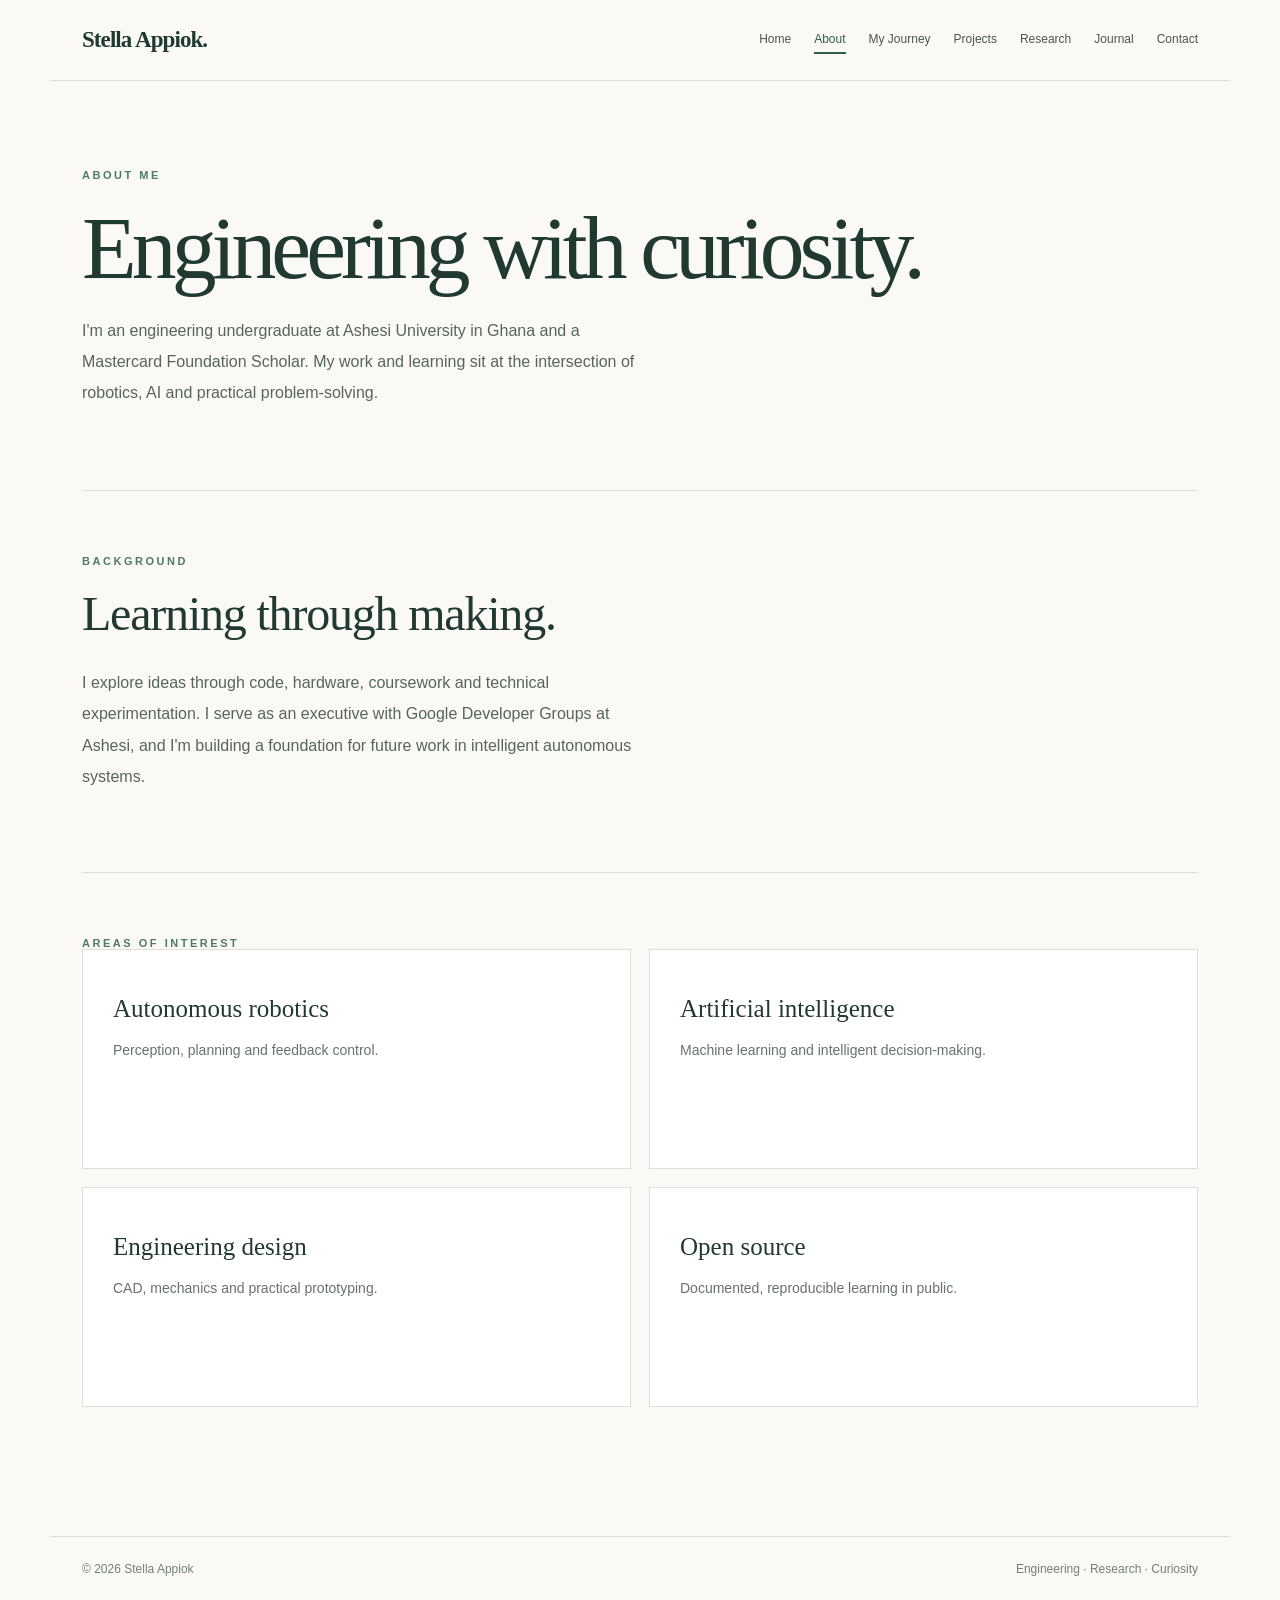
==== about.html @ 6918d86a "Add about.html for multi-page animated portfolio" ====
<!doctype html><html lang="en"><head><meta charset="utf-8"><meta name="viewport" content="width=device-width,initial-scale=1"><meta name="theme-color" content="#faf9f6"><meta name="description" content="Engineering, robotics, AI and research"><title>About | Stella Appiok</title><link rel="stylesheet" href="style.css"><script src="site.js" defer></script></head><body><div class="progress" aria-hidden="true"></div><header class="header"><a class="logo" href="index.html">Stella Appiok.</a><nav class="nav" aria-label="Main navigation"><a href="index.html">Home</a><a href="about.html">About</a><a href="journey.html">My Journey</a><a href="projects.html">Projects</a><a href="research.html">Research</a><a href="journal.html">Journal</a><a href="contact.html">Contact</a></nav></header><main class="wrap"><section class="page-head"><div class="eyebrow">About me</div><h1>Engineering with curiosity.</h1><p class="intro">I'm an engineering undergraduate at Ashesi University in Ghana and a Mastercard Foundation Scholar. My work and learning sit at the intersection of robotics, AI and practical problem-solving.</p></section><section class="section reveal"><div class="eyebrow">Background</div><h2>Learning through making.</h2><p class="intro">I explore ideas through code, hardware, coursework and technical experimentation. I serve as an executive with Google Developer Groups at Ashesi, and I'm building a foundation for future work in intelligent autonomous systems.</p></section><section class="section reveal"><div class="eyebrow">Areas of interest</div><div class="grid"><article class="card"><h3>Autonomous robotics</h3><p>Perception, planning and feedback control.</p></article><article class="card"><h3>Artificial intelligence</h3><p>Machine learning and intelligent decision-making.</p></article><article class="card"><h3>Engineering design</h3><p>CAD, mechanics and practical prototyping.</p></article><article class="card"><h3>Open source</h3><p>Documented, reproducible learning in public.</p></article></div></section></main><footer><span>© 2026 Stella Appiok</span><span>Engineering · Research · Curiosity</span></footer></body></html>
---- style.css ----
:root{--bg:#faf9f6;--ink:#203a30;--accent:#2e604d;--muted:#66736a;--line:#dedfd7;--paper:#fff;--serif:Georgia,'Times New Roman',serif}*{box-sizing:border-box}html{scroll-behavior:smooth}body{margin:0;background:var(--bg);color:var(--ink);font-family:Arial,Helvetica,sans-serif}a{color:inherit}button{font:inherit}::selection{background:#c1d8c6;color:#163428}.progress{position:fixed;top:0;left:0;height:3px;background:var(--accent);width:0;z-index:20}.header{max-width:1180px;margin:auto;display:flex;justify-content:space-between;align-items:center;gap:22px;padding:26px 32px;border-bottom:1px solid var(--line)}.logo{text-decoration:none;font:700 23px var(--serif);letter-spacing:-.04em}.nav{display:flex;gap:23px;flex-wrap:wrap}.nav a{text-decoration:none;font-size:12px;color:#48574d;padding:6px 0;border-bottom:2px solid transparent}.nav a:hover,.nav a.active{border-color:var(--accent);color:var(--accent)}.wrap{max-width:1180px;margin:auto;padding:0 32px}.hero{position:relative;isolation:isolate;min-height:690px;display:flex;align-items:center;overflow:hidden}.hero-content{position:relative;z-index:2;max-width:650px;padding:80px 0;pointer-events:none}.hero-content a{pointer-events:auto}.eyebrow{font-size:11px;letter-spacing:.23em;text-transform:uppercase;font-weight:700;color:#4d7c64}.hero h1{font:400 clamp(45px,6.2vw,78px)/1.1 var(--serif);letter-spacing:-.045em;margin:28px 0}.hero h1 em{color:#44715c}.intro{max-width:560px;color:#56665c;font-size:16px;line-height:1.95}.buttons{display:flex;flex-wrap:wrap;gap:12px;margin-top:30px}.button{display:inline-flex;align-items:center;gap:8px;text-decoration:none;border:1px solid var(--accent);background:var(--accent);color:white;padding:14px 20px;font-size:13px;transition:transform .2s,box-shadow .2s}.button:hover{transform:translateY(-3px);box-shadow:0 8px 22px #173f2b24}.button.outline{background:var(--bg);color:var(--accent)}.portrait{position:absolute;right:-7%;top:0;width:68%;height:100%;z-index:0;pointer-events:auto;mask-image:linear-gradient(to right,transparent 0%,#000 40%);-webkit-mask-image:linear-gradient(to right,transparent 0%,#000 40%)}#portrait-canvas{display:block;width:100%;height:100%}.hero-content:before{content:'';position:absolute;inset:0;z-index:-1;background:linear-gradient(to right,var(--bg) 10%,#faf9f6f0 65%,transparent 100%);pointer-events:none}.page-head{padding:88px 0 65px}.page-head h1{font:400 clamp(48px,7vw,90px)/1.05 var(--serif);letter-spacing:-.055em;max-width:850px;margin:20px 0}.page-head h1 em{color:var(--accent)}.section{padding:64px 0;border-top:1px solid var(--line)}h2{font:400 clamp(30px,4vw,48px)/1.2 var(--serif);letter-spacing:-.025em;margin:18px 0 25px}h3{font:400 25px var(--serif);margin:15px 0}.grid{display:grid;grid-template-columns:repeat(2,minmax(0,1fr));gap:18px}.card{background:var(--paper);padding:30px;border:1px solid var(--line);min-height:220px;transition:transform .3s,box-shadow .3s,border-color .3s}.card:hover{transform:translateY(-6px);border-color:#a6bcae;box-shadow:0 18px 40px #1a3d2610}.card p,.body{color:var(--muted);font-size:14px;line-height:1.85}.card a{color:var(--accent);font-size:13px;text-underline-offset:5px}.tag{font-size:10px;letter-spacing:.16em;color:#57806a;text-transform:uppercase}.timeline{max-width:840px;margin:35px 0 0 10px;border-left:1px solid #8eab98}.milestone{position:relative;padding:0 0 50px 32px}.milestone:before{content:'';position:absolute;left:-6px;top:5px;width:11px;height:11px;border:2px solid var(--bg);border-radius:50%;background:var(--accent)}.milestone time{font-size:11px;letter-spacing:.15em;color:var(--accent);text-transform:uppercase}.milestone h3{margin:12px 0}.milestone p{max-width:630px;color:var(--muted);line-height:1.8;font-size:14px}.rows{display:grid;grid-template-columns:1fr 1fr;gap:35px}.rows article{border-top:1px solid var(--line);padding:22px 0}.rows article p{color:var(--muted);line-height:1.8}.case{max-width:760px;margin:0 auto}.case h2{font-size:32px}.case .section{padding:40px 0}footer{max-width:1180px;margin:65px auto 0;padding:25px 32px;border-top:1px solid var(--line);display:flex;justify-content:space-between;gap:12px;color:#718077;font-size:12px}.reveal{opacity:0;transform:translateY(22px);transition:opacity .8s ease,transform .8s ease}.reveal.show{opacity:1;transform:none}.hero h1,.page-head h1{animation:rise .9s both}@keyframes rise{from{opacity:0;transform:translateY(20px)}to{opacity:1;transform:translateY(0)}}@media(max-width:800px){.header{align-items:flex-start;flex-direction:column;padding:22px}.nav{gap:15px}.wrap{padding:0 22px}.hero{min-height:680px;align-items:flex-end}.hero-content{padding:250px 0 50px}.portrait{width:115%;right:-40%;height:73%;opacity:.5}.hero-content:before{background:linear-gradient(to top,var(--bg) 12%,#faf9f6ee 48%,transparent 100%)}.hero h1{font-size:clamp(44px,10vw,65px)}.grid,.rows{grid-template-columns:1fr}.page-head{padding:65px 0 45px}}@media(prefers-reduced-motion:reduce){html{scroll-behavior:auto}*,*:before,*:after{animation:none!important;transition:none!important}.reveal{opacity:1;transform:none}}
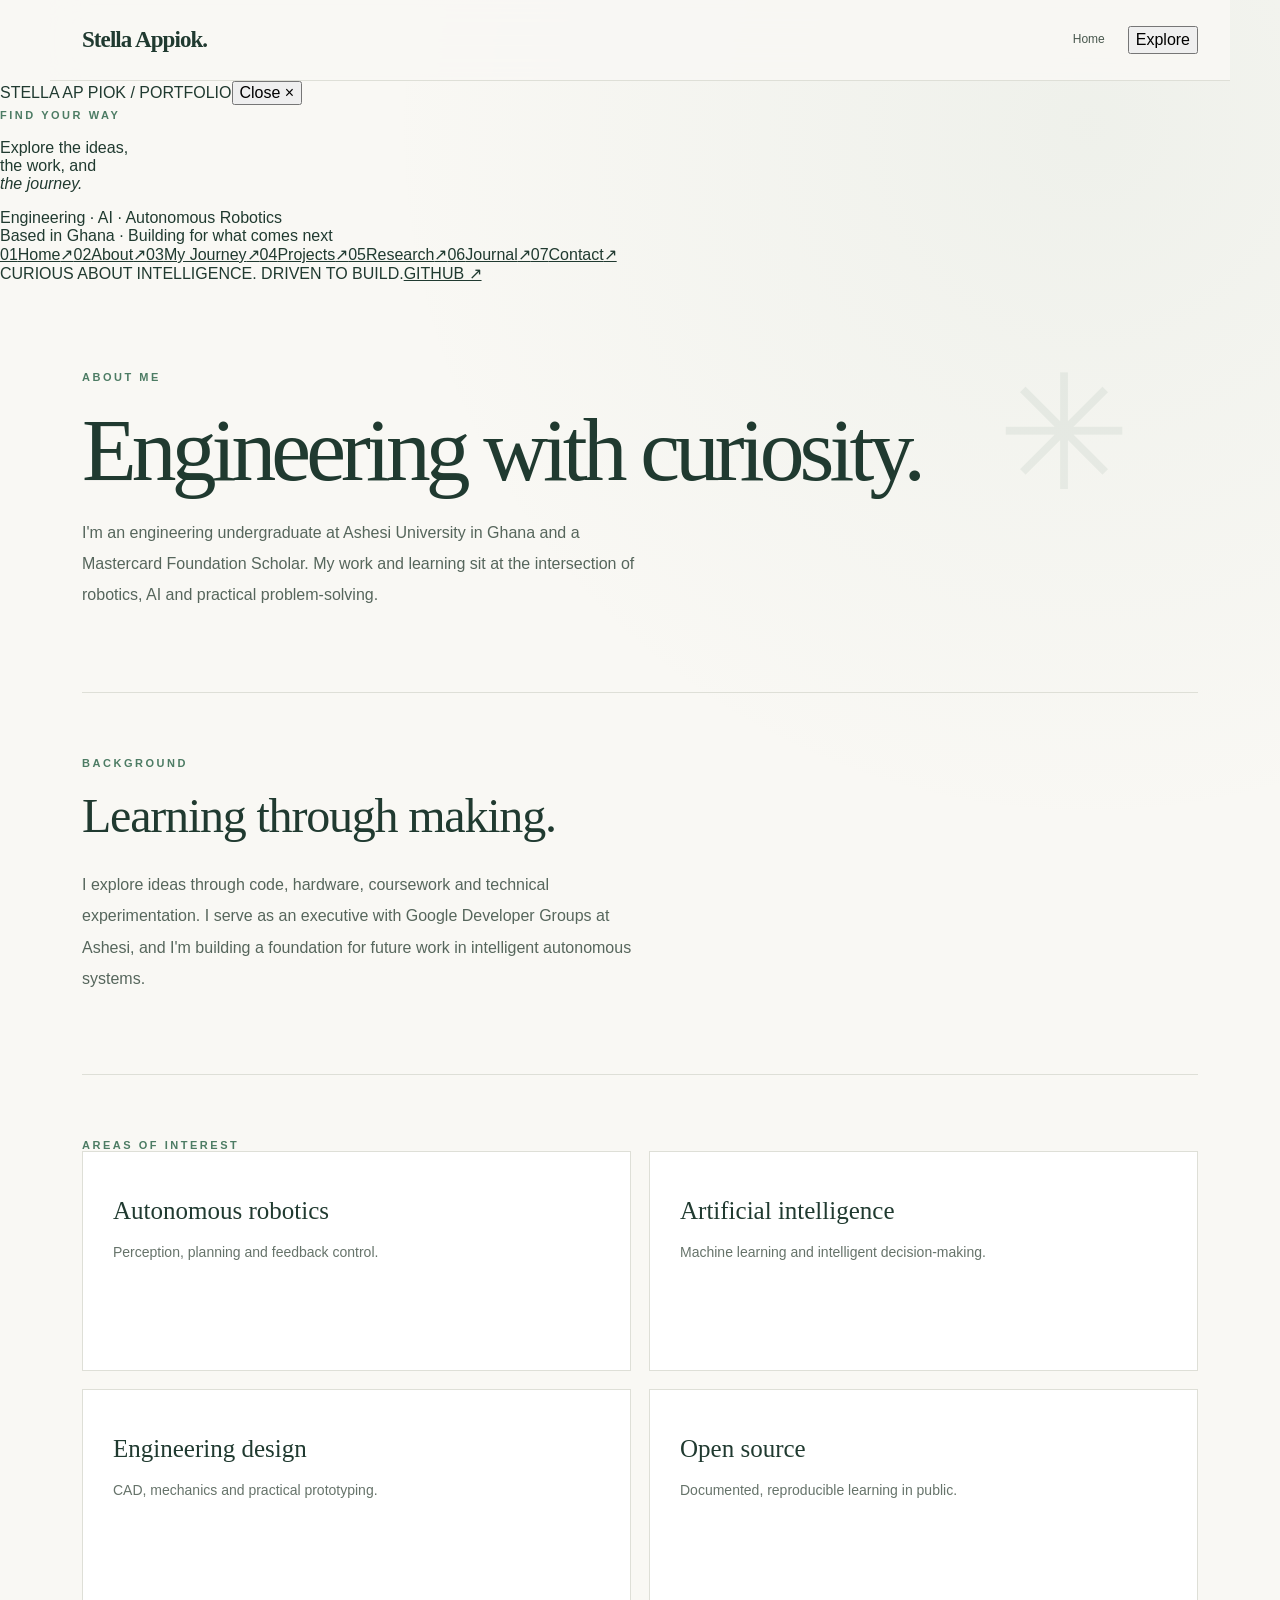
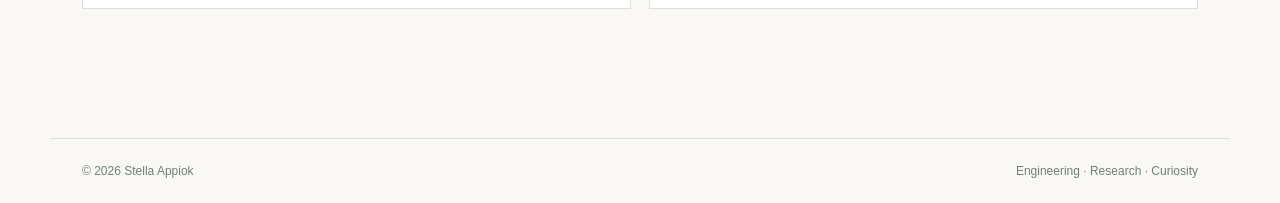
==== commit a65329c0: "Redesign navigation as immersive editorial menu and simplify homepage" ====
--- a/about.html
+++ b/about.html
@@ -1 +1 @@
-<!doctype html><html lang="en"><head><meta charset="utf-8"><meta name="viewport" content="width=device-width,initial-scale=1"><meta name="theme-color" content="#faf9f6"><meta name="description" content="Engineering, robotics, AI and research"><title>About | Stella Appiok</title><link rel="stylesheet" href="style.css"><script src="site.js" defer></script></head><body><div class="progress" aria-hidden="true"></div><header class="header"><a class="logo" href="index.html">Stella Appiok.</a><nav class="nav" aria-label="Main navigation"><a href="index.html">Home</a><a href="about.html">About</a><a href="journey.html">My Journey</a><a href="projects.html">Projects</a><a href="research.html">Research</a><a href="journal.html">Journal</a><a href="contact.html">Contact</a></nav></header><main class="wrap"><section class="page-head"><div class="eyebrow">About me</div><h1>Engineering with curiosity.</h1><p class="intro">I'm an engineering undergraduate at Ashesi University in Ghana and a Mastercard Foundation Scholar. My work and learning sit at the intersection of robotics, AI and practical problem-solving.</p></section><section class="section reveal"><div class="eyebrow">Background</div><h2>Learning through making.</h2><p class="intro">I explore ideas through code, hardware, coursework and technical experimentation. I serve as an executive with Google Developer Groups at Ashesi, and I'm building a foundation for future work in intelligent autonomous systems.</p></section><section class="section reveal"><div class="eyebrow">Areas of interest</div><div class="grid"><article class="card"><h3>Autonomous robotics</h3><p>Perception, planning and feedback control.</p></article><article class="card"><h3>Artificial intelligence</h3><p>Machine learning and intelligent decision-making.</p></article><article class="card"><h3>Engineering design</h3><p>CAD, mechanics and practical prototyping.</p></article><article class="card"><h3>Open source</h3><p>Documented, reproducible learning in public.</p></article></div></section></main><footer><span>© 2026 Stella Appiok</span><span>Engineering · Research · Curiosity</span></footer></body></html>+<!doctype html><html lang="en"><head><meta charset="utf-8"><meta name="viewport" content="width=device-width,initial-scale=1"><meta name="theme-color" content="#faf9f6"><meta name="description" content="Engineering, robotics, AI and research"><title>About | Stella Appiok</title><link rel="stylesheet" href="style.css"><script src="site.js" defer></script></head><body><div class="progress" aria-hidden="true"></div><header class="header"><a class="logo" href="index.html">Stella Appiok.</a><nav class="nav" aria-label="Primary navigation"><a class="nav-home" href="index.html">Home</a><button class="menu-open" type="button" aria-controls="site-menu" aria-expanded="false"><span class="menu-label">Explore</span><span class="menu-glyph" aria-hidden="true"><i></i><i></i></span></button></nav></header><div class="site-menu" id="site-menu" aria-hidden="true"><div class="menu-backdrop"></div><div class="menu-panel" role="dialog" aria-modal="true" aria-label="Explore portfolio"><div class="menu-top"><span class="menu-overline">STELLA AP PIOK / PORTFOLIO</span><button type="button" class="menu-close" aria-label="Close navigation">Close <span aria-hidden="true">×</span></button></div><div class="menu-body"><div class="menu-intro"><span class="eyebrow">Find your way</span><p>Explore the ideas,<br>the work, and<br><em>the journey.</em></p><div class="menu-aside">Engineering · AI · Autonomous Robotics<br>Based in Ghana · Building for what comes next</div></div><div class="menu-links"><a href="index.html"><span class="menu-num">01</span><span>Home</span><span class="menu-arrow">↗</span></a><a href="about.html"><span class="menu-num">02</span><span>About</span><span class="menu-arrow">↗</span></a><a href="journey.html"><span class="menu-num">03</span><span>My Journey</span><span class="menu-arrow">↗</span></a><a href="projects.html"><span class="menu-num">04</span><span>Projects</span><span class="menu-arrow">↗</span></a><a href="research.html"><span class="menu-num">05</span><span>Research</span><span class="menu-arrow">↗</span></a><a href="journal.html"><span class="menu-num">06</span><span>Journal</span><span class="menu-arrow">↗</span></a><a href="contact.html"><span class="menu-num">07</span><span>Contact</span><span class="menu-arrow">↗</span></a></div></div><div class="menu-bottom"><span>CURIOUS ABOUT INTELLIGENCE. DRIVEN TO BUILD.</span><a href="https://github.com/stellaappiok" target="_blank" rel="noopener noreferrer">GITHUB ↗</a></div></div></div><main class="wrap"><section class="page-head"><div class="eyebrow">About me</div><h1>Engineering with curiosity.</h1><p class="intro">I'm an engineering undergraduate at Ashesi University in Ghana and a Mastercard Foundation Scholar. My work and learning sit at the intersection of robotics, AI and practical problem-solving.</p></section><section class="section reveal"><div class="eyebrow">Background</div><h2>Learning through making.</h2><p class="intro">I explore ideas through code, hardware, coursework and technical experimentation. I serve as an executive with Google Developer Groups at Ashesi, and I'm building a foundation for future work in intelligent autonomous systems.</p></section><section class="section reveal"><div class="eyebrow">Areas of interest</div><div class="grid"><article class="card"><h3>Autonomous robotics</h3><p>Perception, planning and feedback control.</p></article><article class="card"><h3>Artificial intelligence</h3><p>Machine learning and intelligent decision-making.</p></article><article class="card"><h3>Engineering design</h3><p>CAD, mechanics and practical prototyping.</p></article><article class="card"><h3>Open source</h3><p>Documented, reproducible learning in public.</p></article></div></section></main><footer><span>© 2026 Stella Appiok</span><span>Engineering · Research · Curiosity</span></footer></body></html>
--- a/style.css
+++ b/style.css
@@ -1 +1,89 @@
-:root{--bg:#faf9f6;--ink:#203a30;--accent:#2e604d;--muted:#66736a;--line:#dedfd7;--paper:#fff;--serif:Georgia,'Times New Roman',serif}*{box-sizing:border-box}html{scroll-behavior:smooth}body{margin:0;background:var(--bg);color:var(--ink);font-family:Arial,Helvetica,sans-serif}a{color:inherit}button{font:inherit}::selection{background:#c1d8c6;color:#163428}.progress{position:fixed;top:0;left:0;height:3px;background:var(--accent);width:0;z-index:20}.header{max-width:1180px;margin:auto;display:flex;justify-content:space-between;align-items:center;gap:22px;padding:26px 32px;border-bottom:1px solid var(--line)}.logo{text-decoration:none;font:700 23px var(--serif);letter-spacing:-.04em}.nav{display:flex;gap:23px;flex-wrap:wrap}.nav a{text-decoration:none;font-size:12px;color:#48574d;padding:6px 0;border-bottom:2px solid transparent}.nav a:hover,.nav a.active{border-color:var(--accent);color:var(--accent)}.wrap{max-width:1180px;margin:auto;padding:0 32px}.hero{position:relative;isolation:isolate;min-height:690px;display:flex;align-items:center;overflow:hidden}.hero-content{position:relative;z-index:2;max-width:650px;padding:80px 0;pointer-events:none}.hero-content a{pointer-events:auto}.eyebrow{font-size:11px;letter-spacing:.23em;text-transform:uppercase;font-weight:700;color:#4d7c64}.hero h1{font:400 clamp(45px,6.2vw,78px)/1.1 var(--serif);letter-spacing:-.045em;margin:28px 0}.hero h1 em{color:#44715c}.intro{max-width:560px;color:#56665c;font-size:16px;line-height:1.95}.buttons{display:flex;flex-wrap:wrap;gap:12px;margin-top:30px}.button{display:inline-flex;align-items:center;gap:8px;text-decoration:none;border:1px solid var(--accent);background:var(--accent);color:white;padding:14px 20px;font-size:13px;transition:transform .2s,box-shadow .2s}.button:hover{transform:translateY(-3px);box-shadow:0 8px 22px #173f2b24}.button.outline{background:var(--bg);color:var(--accent)}.portrait{position:absolute;right:-7%;top:0;width:68%;height:100%;z-index:0;pointer-events:auto;mask-image:linear-gradient(to right,transparent 0%,#000 40%);-webkit-mask-image:linear-gradient(to right,transparent 0%,#000 40%)}#portrait-canvas{display:block;width:100%;height:100%}.hero-content:before{content:'';position:absolute;inset:0;z-index:-1;background:linear-gradient(to right,var(--bg) 10%,#faf9f6f0 65%,transparent 100%);pointer-events:none}.page-head{padding:88px 0 65px}.page-head h1{font:400 clamp(48px,7vw,90px)/1.05 var(--serif);letter-spacing:-.055em;max-width:850px;margin:20px 0}.page-head h1 em{color:var(--accent)}.section{padding:64px 0;border-top:1px solid var(--line)}h2{font:400 clamp(30px,4vw,48px)/1.2 var(--serif);letter-spacing:-.025em;margin:18px 0 25px}h3{font:400 25px var(--serif);margin:15px 0}.grid{display:grid;grid-template-columns:repeat(2,minmax(0,1fr));gap:18px}.card{background:var(--paper);padding:30px;border:1px solid var(--line);min-height:220px;transition:transform .3s,box-shadow .3s,border-color .3s}.card:hover{transform:translateY(-6px);border-color:#a6bcae;box-shadow:0 18px 40px #1a3d2610}.card p,.body{color:var(--muted);font-size:14px;line-height:1.85}.card a{color:var(--accent);font-size:13px;text-underline-offset:5px}.tag{font-size:10px;letter-spacing:.16em;color:#57806a;text-transform:uppercase}.timeline{max-width:840px;margin:35px 0 0 10px;border-left:1px solid #8eab98}.milestone{position:relative;padding:0 0 50px 32px}.milestone:before{content:'';position:absolute;left:-6px;top:5px;width:11px;height:11px;border:2px solid var(--bg);border-radius:50%;background:var(--accent)}.milestone time{font-size:11px;letter-spacing:.15em;color:var(--accent);text-transform:uppercase}.milestone h3{margin:12px 0}.milestone p{max-width:630px;color:var(--muted);line-height:1.8;font-size:14px}.rows{display:grid;grid-template-columns:1fr 1fr;gap:35px}.rows article{border-top:1px solid var(--line);padding:22px 0}.rows article p{color:var(--muted);line-height:1.8}.case{max-width:760px;margin:0 auto}.case h2{font-size:32px}.case .section{padding:40px 0}footer{max-width:1180px;margin:65px auto 0;padding:25px 32px;border-top:1px solid var(--line);display:flex;justify-content:space-between;gap:12px;color:#718077;font-size:12px}.reveal{opacity:0;transform:translateY(22px);transition:opacity .8s ease,transform .8s ease}.reveal.show{opacity:1;transform:none}.hero h1,.page-head h1{animation:rise .9s both}@keyframes rise{from{opacity:0;transform:translateY(20px)}to{opacity:1;transform:translateY(0)}}@media(max-width:800px){.header{align-items:flex-start;flex-direction:column;padding:22px}.nav{gap:15px}.wrap{padding:0 22px}.hero{min-height:680px;align-items:flex-end}.hero-content{padding:250px 0 50px}.portrait{width:115%;right:-40%;height:73%;opacity:.5}.hero-content:before{background:linear-gradient(to top,var(--bg) 12%,#faf9f6ee 48%,transparent 100%)}.hero h1{font-size:clamp(44px,10vw,65px)}.grid,.rows{grid-template-columns:1fr}.page-head{padding:65px 0 45px}}@media(prefers-reduced-motion:reduce){html{scroll-behavior:auto}*,*:before,*:after{animation:none!important;transition:none!important}.reveal{opacity:1;transform:none}}+:root{--bg:#faf9f6;--ink:#203a30;--accent:#2e604d;--muted:#66736a;--line:#dedfd7;--paper:#fff;--serif:Georgia,'Times New Roman',serif}*{box-sizing:border-box}html{scroll-behavior:smooth}body{margin:0;background:var(--bg);color:var(--ink);font-family:Arial,Helvetica,sans-serif}a{color:inherit}button{font:inherit}::selection{background:#c1d8c6;color:#163428}.progress{position:fixed;top:0;left:0;height:3px;background:var(--accent);width:0;z-index:20}.header{max-width:1180px;margin:auto;display:flex;justify-content:space-between;align-items:center;gap:22px;padding:26px 32px;border-bottom:1px solid var(--line)}.logo{text-decoration:none;font:700 23px var(--serif);letter-spacing:-.04em}.nav{display:flex;gap:23px;flex-wrap:wrap}.nav a{text-decoration:none;font-size:12px;color:#48574d;padding:6px 0;border-bottom:2px solid transparent}.nav a:hover,.nav a.active{border-color:var(--accent);color:var(--accent)}.wrap{max-width:1180px;margin:auto;padding:0 32px}.hero{position:relative;isolation:isolate;min-height:690px;display:flex;align-items:center;overflow:hidden}.hero-content{position:relative;z-index:2;max-width:650px;padding:80px 0;pointer-events:none}.hero-content a{pointer-events:auto}.eyebrow{font-size:11px;letter-spacing:.23em;text-transform:uppercase;font-weight:700;color:#4d7c64}.hero h1{font:400 clamp(45px,6.2vw,78px)/1.1 var(--serif);letter-spacing:-.045em;margin:28px 0}.hero h1 em{color:#44715c}.intro{max-width:560px;color:#56665c;font-size:16px;line-height:1.95}.buttons{display:flex;flex-wrap:wrap;gap:12px;margin-top:30px}.button{display:inline-flex;align-items:center;gap:8px;text-decoration:none;border:1px solid var(--accent);background:var(--accent);color:white;padding:14px 20px;font-size:13px;transition:transform .2s,box-shadow .2s}.button:hover{transform:translateY(-3px);box-shadow:0 8px 22px #173f2b24}.button.outline{background:var(--bg);color:var(--accent)}.portrait{position:absolute;right:-7%;top:0;width:68%;height:100%;z-index:0;pointer-events:auto;mask-image:linear-gradient(to right,transparent 0%,#000 40%);-webkit-mask-image:linear-gradient(to right,transparent 0%,#000 40%)}#portrait-canvas{display:block;width:100%;height:100%}.hero-content:before{content:'';position:absolute;inset:0;z-index:-1;background:linear-gradient(to right,var(--bg) 10%,#faf9f6f0 65%,transparent 100%);pointer-events:none}.page-head{padding:88px 0 65px}.page-head h1{font:400 clamp(48px,7vw,90px)/1.05 var(--serif);letter-spacing:-.055em;max-width:850px;margin:20px 0}.page-head h1 em{color:var(--accent)}.section{padding:64px 0;border-top:1px solid var(--line)}h2{font:400 clamp(30px,4vw,48px)/1.2 var(--serif);letter-spacing:-.025em;margin:18px 0 25px}h3{font:400 25px var(--serif);margin:15px 0}.grid{display:grid;grid-template-columns:repeat(2,minmax(0,1fr));gap:18px}.card{background:var(--paper);padding:30px;border:1px solid var(--line);min-height:220px;transition:transform .3s,box-shadow .3s,border-color .3s}.card:hover{transform:translateY(-6px);border-color:#a6bcae;box-shadow:0 18px 40px #1a3d2610}.card p,.body{color:var(--muted);font-size:14px;line-height:1.85}.card a{color:var(--accent);font-size:13px;text-underline-offset:5px}.tag{font-size:10px;letter-spacing:.16em;color:#57806a;text-transform:uppercase}.timeline{max-width:840px;margin:35px 0 0 10px;border-left:1px solid #8eab98}.milestone{position:relative;padding:0 0 50px 32px}.milestone:before{content:'';position:absolute;left:-6px;top:5px;width:11px;height:11px;border:2px solid var(--bg);border-radius:50%;background:var(--accent)}.milestone time{font-size:11px;letter-spacing:.15em;color:var(--accent);text-transform:uppercase}.milestone h3{margin:12px 0}.milestone p{max-width:630px;color:var(--muted);line-height:1.8;font-size:14px}.rows{display:grid;grid-template-columns:1fr 1fr;gap:35px}.rows article{border-top:1px solid var(--line);padding:22px 0}.rows article p{color:var(--muted);line-height:1.8}.case{max-width:760px;margin:0 auto}.case h2{font-size:32px}.case .section{padding:40px 0}footer{max-width:1180px;margin:65px auto 0;padding:25px 32px;border-top:1px solid var(--line);display:flex;justify-content:space-between;gap:12px;color:#718077;font-size:12px}.reveal{opacity:0;transform:translateY(22px);transition:opacity .8s ease,transform .8s ease}.reveal.show{opacity:1;transform:none}.hero h1,.page-head h1{animation:rise .9s both}@keyframes rise{from{opacity:0;transform:translateY(20px)}to{opacity:1;transform:translateY(0)}}@media(max-width:800px){.header{align-items:flex-start;flex-direction:column;padding:22px}.nav{gap:15px}.wrap{padding:0 22px}.hero{min-height:680px;align-items:flex-end}.hero-content{padding:250px 0 50px}.portrait{width:115%;right:-40%;height:73%;opacity:.5}.hero-content:before{background:linear-gradient(to top,var(--bg) 12%,#faf9f6ee 48%,transparent 100%)}.hero h1{font-size:clamp(44px,10vw,65px)}.grid,.rows{grid-template-columns:1fr}.page-head{padding:65px 0 45px}}@media(prefers-reduced-motion:reduce){html{scroll-behavior:auto}*,*:before,*:after{animation:none!important;transition:none!important}.reveal{opacity:1;transform:none}}
+/* Green graphic-dot portrait and stacked page transitions */
+.portrait{opacity:.96;filter:contrast(1.3);mask-image:linear-gradient(to right,transparent 0%,#000 34%);-webkit-mask-image:linear-gradient(to right,transparent 0%,#000 34%)}
+.stack-enter{animation:stackEnter .65s cubic-bezier(.2,.75,.2,1) both;transform-origin:50% 10%}
+.stack-leave{animation:stackLeave .35s ease-in both;pointer-events:none;transform-origin:50% 10%}
+@keyframes stackEnter{from{opacity:.5;transform:translateY(65px) scale(.955);filter:drop-shadow(0 25px 30px #234b3222)}to{opacity:1;transform:translateY(0) scale(1);filter:drop-shadow(0 0 0 transparent)}}
+@keyframes stackLeave{to{opacity:.45;transform:translateY(-25px) scale(.965);filter:brightness(.94)}}
+.journey-controls{display:flex;gap:9px;flex-wrap:wrap;margin:18px 0 35px}
+.journey-controls button{border:1px solid #b9c8bc;background:transparent;padding:11px 17px;color:var(--accent);cursor:pointer;font-size:13px;border-radius:50px;transition:background .2s,color .2s}
+.journey-controls button.selected,.journey-controls button:hover{background:var(--accent);color:white}
+.journey-stack{max-width:850px;display:grid;gap:18px;perspective:1100px}
+.journey-card{background:#fff;border:1px solid #d9e0d8;border-radius:12px;box-shadow:0 10px 24px #21402b0c;transition:transform .35s,box-shadow .35s;overflow:hidden}
+.journey-card:hover{transform:translateY(-4px) rotateX(1deg);box-shadow:0 20px 40px #21402b1a}
+.journey-card[hidden]{display:none}
+.journey-toggle{width:100%;padding:27px 30px;border:0;background:transparent;display:flex;justify-content:space-between;align-items:center;gap:20px;text-align:left;color:var(--ink);cursor:pointer}
+.journey-toggle time{display:block;color:#5d816c;font-size:11px;letter-spacing:.16em;text-transform:uppercase;margin-bottom:10px}
+.journey-toggle strong{font:400 25px var(--serif)}
+.journey-plus{font:400 28px var(--serif);color:var(--accent);transition:transform .3s}
+.journey-card.expanded .journey-plus{transform:rotate(45deg)}
+.journey-details{max-height:0;opacity:0;overflow:hidden;transition:max-height .5s ease,opacity .35s ease,padding .4s ease;padding:0 30px}
+.journey-card.expanded .journey-details{max-height:280px;opacity:1;padding:0 30px 30px}
+.journey-details p{line-height:1.85;color:var(--muted);font-size:15px;margin:0}
+.journey-index{font-size:11px;color:#7a9182;margin-top:12px;display:block}
+@media(max-width:800px){.portrait{opacity:.7}.journey-toggle{padding:22px}.journey-card.expanded .journey-details{padding:0 22px 24px}}
+@media(prefers-reduced-motion:reduce){.stack-enter,.stack-leave{animation:none!important}.journey-card,.journey-plus,.journey-details{transition:none!important}}
+
+/* Journey: a progressive, fold-open timeline */
+.timeline{border-left:0;position:relative;margin-left:12px;padding-left:0}
+.timeline-track,.timeline-fill{position:absolute;left:0;top:0;width:2px;height:100%;background:#d5dfd6}
+.timeline-fill{height:0;background:#32694f;transition:height .22s linear;z-index:1}
+.milestone{padding:0 0 18px 40px;min-height:105px;cursor:pointer}
+.milestone:before{display:none}
+.milestone-toggle{position:absolute;left:-11px;top:0;width:24px;height:24px;border-radius:50%;border:2px solid #789b84;background:var(--bg);z-index:2;cursor:pointer;transition:background .3s,transform .3s}
+.milestone.expanded .milestone-toggle{background:#32694f;transform:scale(1.18);border-color:#32694f}
+.milestone-content{display:grid;grid-template-rows:0fr;opacity:.65;transition:grid-template-rows .55s ease,opacity .55s ease}
+.milestone-content>p{overflow:hidden;min-height:0;margin:0}
+.milestone.expanded .milestone-content{grid-template-rows:1fr;opacity:1}
+.milestone.expanded .milestone-content>p{margin:8px 0 18px}
+.milestone h3{transition:color .3s}
+.milestone.expanded h3{color:#246545}
+@media(prefers-reduced-motion:reduce){.milestone-content{transition:none}.timeline-fill{transition:none}}
+
+/* Journey line tracks scroll and unfolds the chapter nearest the reading position */
+.journey-rail{position:relative;padding-left:35px;border-left:2px solid #d6e2d9;margin-left:13px}
+.journey-rail-fill{position:absolute;left:-2px;top:0;width:2px;height:0;background:#256b4b;transition:height .2s linear;pointer-events:none}
+.journey-rail .journey-card{position:relative}
+.journey-rail .journey-card:before{content:'';position:absolute;left:-44px;top:27px;width:14px;height:14px;background:#faf9f6;border:2px solid #6f967d;border-radius:50%;z-index:1;transition:transform .3s,background .3s}
+.journey-rail .journey-card.expanded:before{background:#256b4b;transform:scale(1.25)}
+@media(prefers-reduced-motion:reduce){.journey-rail-fill,.journey-rail .journey-card:before{transition:none}}
+
+/* Studio edition — subtle motion, technical geometry, warm editorial feel */
+:root{--bg:#f9f8f4;--accent:#255a43}
+body{background-image:radial-gradient(circle at 85% 7%,rgba(134,166,141,.09),transparent 35%)}
+.header{position:relative;z-index:8;background:rgba(249,248,244,.88);backdrop-filter:blur(16px)}
+.logo{transition:letter-spacing .25s,color .25s}.logo:hover{letter-spacing:.005em;color:#34785a}
+.nav a{position:relative;transition:color .25s}
+.nav a:focus-visible,.button:focus-visible,.journey-toggle:focus-visible{outline:3px solid #91bc9d;outline-offset:4px}
+.hero{min-height:min(760px,88vh)}
+.hero:after{content:'';position:absolute;inset:0;pointer-events:none;z-index:-1;background:radial-gradient(circle at 80% 42%,rgba(68,112,83,.075),transparent 38%)}
+.hero-orbit{position:absolute;inset:0;z-index:-1;pointer-events:none;overflow:hidden}
+.hero-orbit span{position:absolute;display:block;border:1px solid rgba(43,100,65,.11);border-radius:50%;width:560px;height:560px;right:-80px;top:5%;animation:orbit-drift 14s ease-in-out infinite alternate}
+.hero-orbit span:nth-child(2){width:390px;height:390px;right:20px;top:17%;animation-delay:-5s}
+.hero-orbit span:nth-child(3){width:710px;height:710px;right:-150px;top:-9%;animation-delay:-9s}
+@keyframes orbit-drift{to{transform:translate(18px,-22px) rotate(5deg)}}
+.hero h1{font-size:clamp(46px,6.3vw,83px);text-wrap:balance}
+.hero h1 em{display:inline-block;position:relative}
+.hero h1 em:after{content:'';position:absolute;bottom:-8px;left:0;width:100%;height:2px;background:linear-gradient(90deg,#2f7354,transparent);transform:scaleX(0);transform-origin:left;animation:ink-line 1.2s .7s forwards}
+@keyframes ink-line{to{transform:scaleX(1)}}
+.hero .eyebrow{animation:fade-slide .8s both}
+.hero .intro{animation:fade-slide .9s .18s both}
+.hero .buttons{animation:fade-slide .9s .32s both}
+@keyframes fade-slide{from{opacity:0;transform:translateY(15px)}to{opacity:1;transform:translateY(0)}}
+.portrait{filter:contrast(1.18);transition:filter .7s}
+.portrait:hover{filter:contrast(1.4)}
+.home-ticker{border-top:1px solid var(--line);border-bottom:1px solid var(--line);overflow:hidden;white-space:nowrap;padding:17px 0;margin-bottom:28px;mask-image:linear-gradient(90deg,transparent,black 8%,black 92%,transparent)}
+.ticker-track{display:flex;gap:30px;width:max-content;align-items:center;animation:ticker-move 36s linear infinite;font-size:10px;font-weight:700;letter-spacing:.2em;color:#5c806b}
+.ticker-track i{font-size:13px;font-style:normal;color:#8eb49a}
+@keyframes ticker-move{to{transform:translateX(-45%)}}
+.card{position:relative;overflow:hidden}
+.card:before{content:'';position:absolute;top:0;left:0;width:100%;height:2px;background:linear-gradient(90deg,transparent,#4b9672,transparent);transform:translateX(-110%);transition:transform .7s}
+.card:hover:before{transform:translateX(110%)}
+.page-head{position:relative}
+.page-head:after{content:'✳';position:absolute;right:6%;top:14%;font-size:clamp(65px,13vw,160px);font-weight:100;color:rgba(53,104,76,.07);pointer-events:none;animation:slow-spin 30s linear infinite}
+@keyframes slow-spin{to{transform:rotate(360deg)}}
+.section h2{max-width:850px}
+.journey-card{transition:box-shadow .4s,transform .4s}
+.journey-card.expanded{box-shadow:0 12px 35px rgba(34,71,49,.09);transform:translateX(6px)}
+@media(max-width:800px){.hero{min-height:670px}.hero-orbit span{right:-300px}.home-ticker{margin-bottom:12px}.page-head:after{right:0;top:4%}}
+@media(prefers-reduced-motion:reduce){.hero-orbit span,.ticker-track,.page-head:after{animation:none!important}.hero h1 em:after{animation:none;transform:scaleX(1)}}
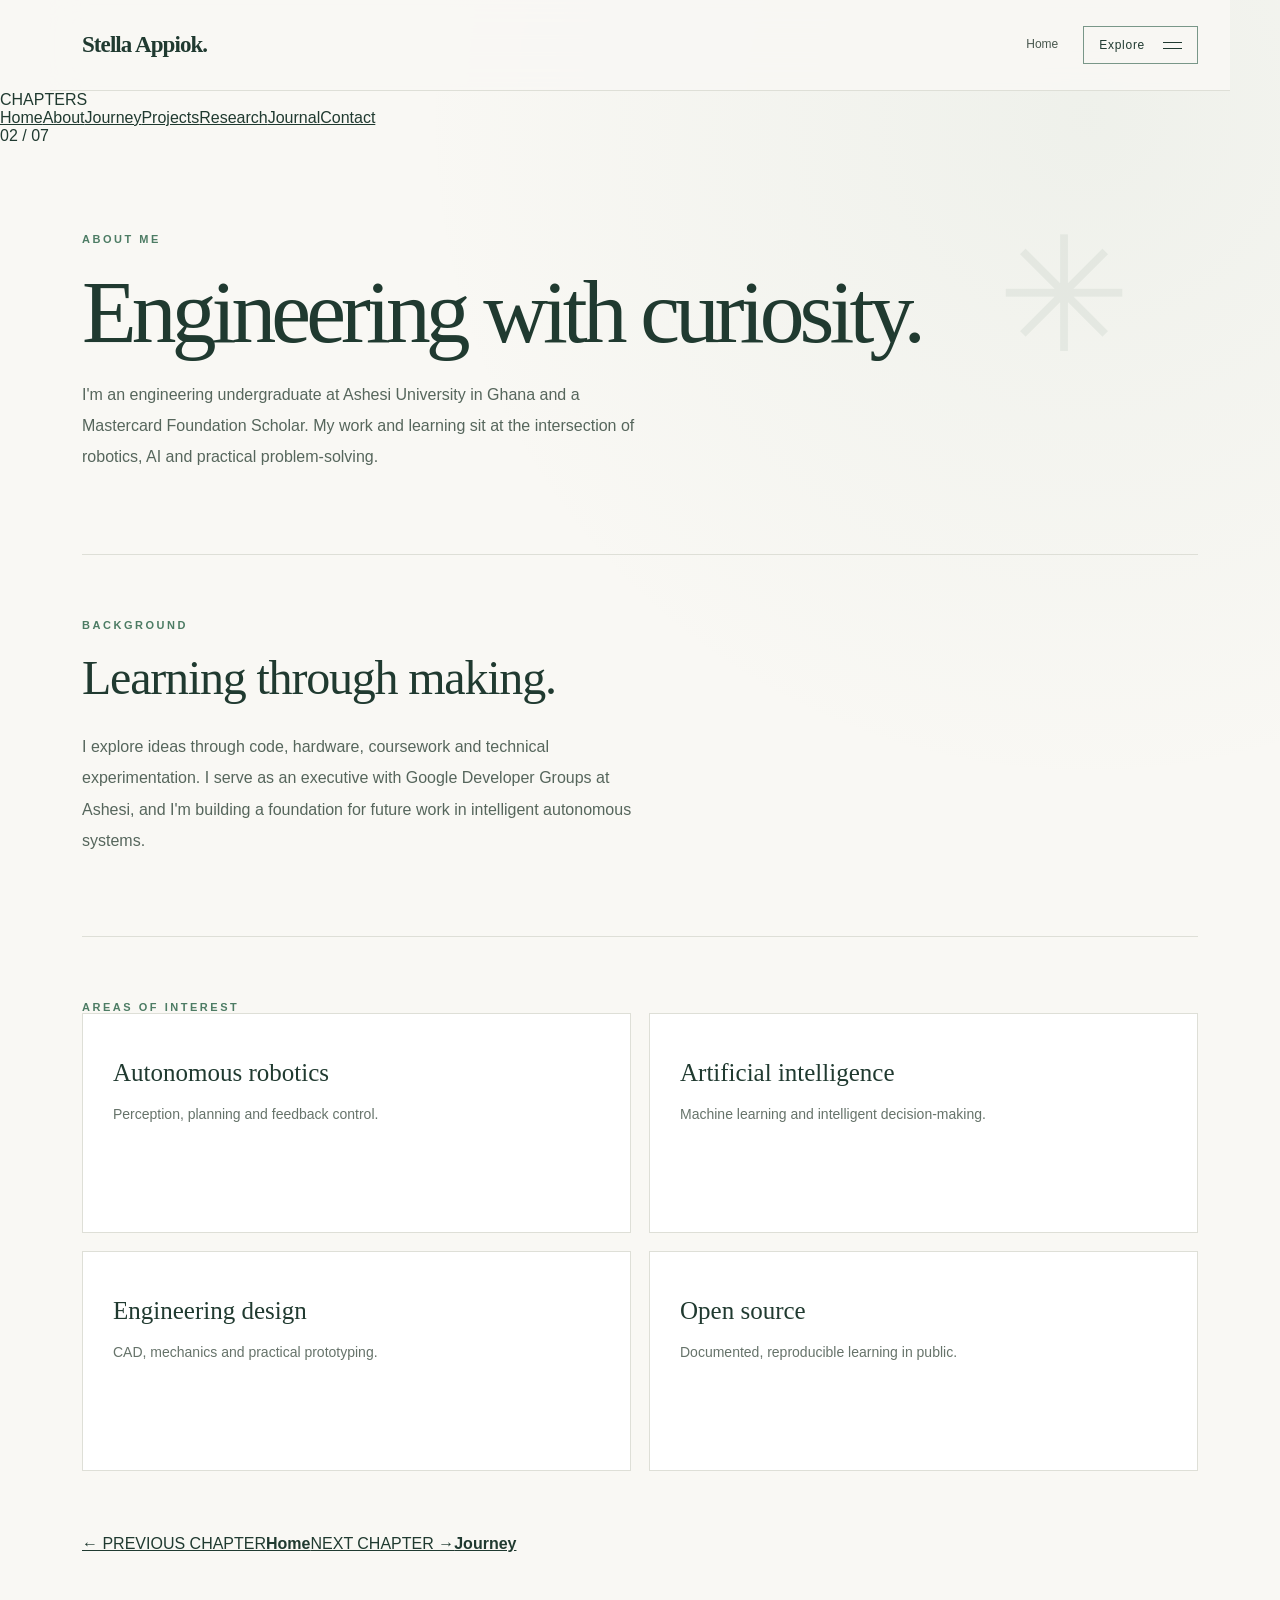
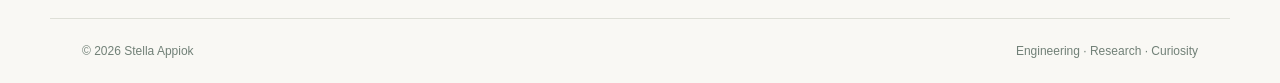
==== commit daf16680: "Introduce chapter-based navigation and clear portrait" ====
--- a/about.html
+++ b/about.html
@@ -1 +1 @@
-<!doctype html><html lang="en"><head><meta charset="utf-8"><meta name="viewport" content="width=device-width,initial-scale=1"><meta name="theme-color" content="#faf9f6"><meta name="description" content="Engineering, robotics, AI and research"><title>About | Stella Appiok</title><link rel="stylesheet" href="style.css"><script src="site.js" defer></script></head><body><div class="progress" aria-hidden="true"></div><header class="header"><a class="logo" href="index.html">Stella Appiok.</a><nav class="nav" aria-label="Primary navigation"><a class="nav-home" href="index.html">Home</a><button class="menu-open" type="button" aria-controls="site-menu" aria-expanded="false"><span class="menu-label">Explore</span><span class="menu-glyph" aria-hidden="true"><i></i><i></i></span></button></nav></header><div class="site-menu" id="site-menu" aria-hidden="true"><div class="menu-backdrop"></div><div class="menu-panel" role="dialog" aria-modal="true" aria-label="Explore portfolio"><div class="menu-top"><span class="menu-overline">STELLA AP PIOK / PORTFOLIO</span><button type="button" class="menu-close" aria-label="Close navigation">Close <span aria-hidden="true">×</span></button></div><div class="menu-body"><div class="menu-intro"><span class="eyebrow">Find your way</span><p>Explore the ideas,<br>the work, and<br><em>the journey.</em></p><div class="menu-aside">Engineering · AI · Autonomous Robotics<br>Based in Ghana · Building for what comes next</div></div><div class="menu-links"><a href="index.html"><span class="menu-num">01</span><span>Home</span><span class="menu-arrow">↗</span></a><a href="about.html"><span class="menu-num">02</span><span>About</span><span class="menu-arrow">↗</span></a><a href="journey.html"><span class="menu-num">03</span><span>My Journey</span><span class="menu-arrow">↗</span></a><a href="projects.html"><span class="menu-num">04</span><span>Projects</span><span class="menu-arrow">↗</span></a><a href="research.html"><span class="menu-num">05</span><span>Research</span><span class="menu-arrow">↗</span></a><a href="journal.html"><span class="menu-num">06</span><span>Journal</span><span class="menu-arrow">↗</span></a><a href="contact.html"><span class="menu-num">07</span><span>Contact</span><span class="menu-arrow">↗</span></a></div></div><div class="menu-bottom"><span>CURIOUS ABOUT INTELLIGENCE. DRIVEN TO BUILD.</span><a href="https://github.com/stellaappiok" target="_blank" rel="noopener noreferrer">GITHUB ↗</a></div></div></div><main class="wrap"><section class="page-head"><div class="eyebrow">About me</div><h1>Engineering with curiosity.</h1><p class="intro">I'm an engineering undergraduate at Ashesi University in Ghana and a Mastercard Foundation Scholar. My work and learning sit at the intersection of robotics, AI and practical problem-solving.</p></section><section class="section reveal"><div class="eyebrow">Background</div><h2>Learning through making.</h2><p class="intro">I explore ideas through code, hardware, coursework and technical experimentation. I serve as an executive with Google Developer Groups at Ashesi, and I'm building a foundation for future work in intelligent autonomous systems.</p></section><section class="section reveal"><div class="eyebrow">Areas of interest</div><div class="grid"><article class="card"><h3>Autonomous robotics</h3><p>Perception, planning and feedback control.</p></article><article class="card"><h3>Artificial intelligence</h3><p>Machine learning and intelligent decision-making.</p></article><article class="card"><h3>Engineering design</h3><p>CAD, mechanics and practical prototyping.</p></article><article class="card"><h3>Open source</h3><p>Documented, reproducible learning in public.</p></article></div></section></main><footer><span>© 2026 Stella Appiok</span><span>Engineering · Research · Curiosity</span></footer></body></html>+<!doctype html><html lang="en"><head><meta charset="utf-8"><meta name="viewport" content="width=device-width,initial-scale=1"><meta name="theme-color" content="#faf9f6"><meta name="description" content="Engineering, robotics, AI and research"><title>About | Stella Appiok</title><link rel="stylesheet" href="style.css"><script src="site.js" defer></script></head><body><div class="progress" aria-hidden="true"></div><header class="header"><a class="logo" href="index.html">Stella Appiok.</a><nav class="nav" aria-label="Primary navigation"><a class="nav-home" href="index.html">Home</a><button class="menu-open" type="button" aria-controls="site-menu" aria-expanded="false"><span class="menu-label">Explore</span><span class="menu-glyph" aria-hidden="true"><i></i><i></i></span></button></nav></header><aside class="chapter-rail" aria-label="Portfolio chapters"><span class="chapter-rail-label">CHAPTERS</span><div class="chapter-rail-dots"><a href="index.html" aria-label="Home" title="01 — Home" ><span class="chapter-dot"></span><span class="chapter-tooltip">Home</span></a><a href="about.html" aria-label="About" title="02 — About" aria-current="page"><span class="chapter-dot"></span><span class="chapter-tooltip">About</span></a><a href="journey.html" aria-label="Journey" title="03 — Journey" ><span class="chapter-dot"></span><span class="chapter-tooltip">Journey</span></a><a href="projects.html" aria-label="Projects" title="04 — Projects" ><span class="chapter-dot"></span><span class="chapter-tooltip">Projects</span></a><a href="research.html" aria-label="Research" title="05 — Research" ><span class="chapter-dot"></span><span class="chapter-tooltip">Research</span></a><a href="journal.html" aria-label="Journal" title="06 — Journal" ><span class="chapter-dot"></span><span class="chapter-tooltip">Journal</span></a><a href="contact.html" aria-label="Contact" title="07 — Contact" ><span class="chapter-dot"></span><span class="chapter-tooltip">Contact</span></a></div><span class="chapter-rail-counter">02 / 07</span></aside><div class="site-menu" id="site-menu" aria-hidden="true"><div class="menu-backdrop"></div><div class="menu-panel" role="dialog" aria-modal="true" aria-label="Explore portfolio"><div class="menu-top"><span class="menu-overline">STELLA AP PIOK / PORTFOLIO</span><button type="button" class="menu-close" aria-label="Close navigation">Close <span aria-hidden="true">×</span></button></div><div class="menu-body"><div class="menu-intro"><span class="eyebrow">Find your way</span><p>Explore the ideas,<br>the work, and<br><em>the journey.</em></p><div class="menu-aside">Engineering · AI · Autonomous Robotics<br>Based in Ghana · Building for what comes next</div></div><div class="menu-links"><a href="index.html"><span class="menu-num">01</span><span>Home</span><span class="menu-arrow">↗</span></a><a href="about.html"><span class="menu-num">02</span><span>About</span><span class="menu-arrow">↗</span></a><a href="journey.html"><span class="menu-num">03</span><span>My Journey</span><span class="menu-arrow">↗</span></a><a href="projects.html"><span class="menu-num">04</span><span>Projects</span><span class="menu-arrow">↗</span></a><a href="research.html"><span class="menu-num">05</span><span>Research</span><span class="menu-arrow">↗</span></a><a href="journal.html"><span class="menu-num">06</span><span>Journal</span><span class="menu-arrow">↗</span></a><a href="contact.html"><span class="menu-num">07</span><span>Contact</span><span class="menu-arrow">↗</span></a></div></div><div class="menu-bottom"><span>CURIOUS ABOUT INTELLIGENCE. DRIVEN TO BUILD.</span><a href="https://github.com/stellaappiok" target="_blank" rel="noopener noreferrer">GITHUB ↗</a></div></div></div><main class="wrap"><section class="page-head"><div class="eyebrow">About me</div><h1>Engineering with curiosity.</h1><p class="intro">I'm an engineering undergraduate at Ashesi University in Ghana and a Mastercard Foundation Scholar. My work and learning sit at the intersection of robotics, AI and practical problem-solving.</p></section><section class="section reveal"><div class="eyebrow">Background</div><h2>Learning through making.</h2><p class="intro">I explore ideas through code, hardware, coursework and technical experimentation. I serve as an executive with Google Developer Groups at Ashesi, and I'm building a foundation for future work in intelligent autonomous systems.</p></section><section class="section reveal"><div class="eyebrow">Areas of interest</div><div class="grid"><article class="card"><h3>Autonomous robotics</h3><p>Perception, planning and feedback control.</p></article><article class="card"><h3>Artificial intelligence</h3><p>Machine learning and intelligent decision-making.</p></article><article class="card"><h3>Engineering design</h3><p>CAD, mechanics and practical prototyping.</p></article><article class="card"><h3>Open source</h3><p>Documented, reproducible learning in public.</p></article></div></section><div class="chapter-turn" aria-label="Page navigation"><a href="index.html" class="chapter-prev"><span class="chapter-turn-kicker">← PREVIOUS CHAPTER</span><strong>Home</strong></a><a href="journey.html" class="chapter-next"><span class="chapter-turn-kicker">NEXT CHAPTER →</span><strong>Journey</strong></a></div></main><footer><span>© 2026 Stella Appiok</span><span>Engineering · Research · Curiosity</span></footer></body></html>
--- a/style.css
+++ b/style.css
@@ -87,3 +87,45 @@
 .journey-card.expanded{box-shadow:0 12px 35px rgba(34,71,49,.09);transform:translateX(6px)}
 @media(max-width:800px){.hero{min-height:670px}.hero-orbit span{right:-300px}.home-ticker{margin-bottom:12px}.page-head:after{right:0;top:4%}}
 @media(prefers-reduced-motion:reduce){.hero-orbit span,.ticker-track,.page-head:after{animation:none!important}.hero h1 em:after{animation:none;transform:scaleX(1)}}
+
+/* Fullscreen editorial navigation */
+.header{position:relative;z-index:50}
+.nav{display:flex;align-items:center;gap:25px}
+.nav .nav-home{font-size:12px}
+.menu-open,.menu-close{font-family:Arial,Helvetica,sans-serif;cursor:pointer}
+.menu-open{border:1px solid #799788;background:transparent;color:var(--ink);padding:11px 15px;display:flex;align-items:center;gap:18px;font-size:12px;letter-spacing:.06em;transition:background .25s,color .25s}
+.menu-open:hover{background:#254f3c;color:#fff}
+.menu-glyph{width:19px;display:flex;flex-direction:column;gap:5px}
+.menu-glyph i{display:block;height:1px;width:100%;background:currentColor;transition:transform .25s}
+.menu-open:hover .menu-glyph i:first-child{transform:translateX(3px)}
+.menu-open:hover .menu-glyph i:last-child{transform:translateX(-3px)}
+.site-menu{position:fixed;inset:0;z-index:100;visibility:hidden;pointer-events:none}
+.site-menu.is-open{visibility:visible;pointer-events:auto}
+.menu-backdrop{position:absolute;inset:0;background:rgba(12,28,19,.45);opacity:0;transition:opacity .45s;backdrop-filter:blur(0)}
+.site-menu.is-open .menu-backdrop{opacity:1;backdrop-filter:blur(7px)}
+.menu-panel{position:absolute;right:0;top:0;width:min(1050px,100%);height:100%;height:100dvh;background:#173b2d;color:#f5f2e9;display:flex;flex-direction:column;padding:clamp(22px,3vw,48px);overflow:auto;transform:translateX(105%);transition:transform .65s cubic-bezier(.22,1,.36,1)}
+.site-menu.is-open .menu-panel{transform:translateX(0)}
+.menu-top,.menu-bottom{display:flex;justify-content:space-between;align-items:center;gap:20px}
+.menu-overline,.menu-bottom{font-size:10px;letter-spacing:.18em;color:#a4c1ae}
+.menu-close{border:1px solid #729782;background:transparent;color:#f5f2e9;padding:10px 15px;font-size:13px}
+.menu-close span{font-size:21px;margin-left:13px;vertical-align:middle}
+.menu-close:hover{background:#e9f1e9;color:#173b2d}
+.menu-body{display:grid;grid-template-columns:.8fr 1.2fr;gap:clamp(30px,5vw,100px);align-items:center;flex:1;padding:40px 0}
+.menu-intro .eyebrow{color:#a3cbb0}
+.menu-intro p{font:400 clamp(31px,3.4vw,52px)/1.18 Georgia,serif;letter-spacing:-.04em}
+.menu-intro p em{color:#a3cbb0}
+.menu-aside{font-size:12px;line-height:2;color:#a4bdac;margin-top:35px}
+.menu-links{display:flex;flex-direction:column}
+.menu-links a{display:grid;grid-template-columns:34px 1fr 28px;align-items:baseline;gap:15px;text-decoration:none;color:#f7f4ec;border-bottom:1px solid #4b705d;padding:11px 5px;transition:padding .25s,color .25s,background .25s}
+.menu-links a:first-child{border-top:1px solid #4b705d}
+.menu-links a>span:nth-child(2){font:400 clamp(27px,3.6vw,49px)/1.1 Georgia,serif;letter-spacing:-.035em}
+.menu-links a:hover,.menu-links a:focus-visible{color:#b9e4c3;padding-left:17px;background:#ffffff08}
+.menu-links a[aria-current="page"]{color:#b9e4c3}
+.menu-num{font-size:11px;color:#9fbdac}
+.menu-arrow{font-size:22px;transition:transform .25s}
+.menu-links a:hover .menu-arrow{transform:translate(3px,-3px)}
+.menu-bottom{border-top:1px solid #52705d;padding-top:22px}
+.menu-bottom a{text-decoration:none;color:#e5f2e7}
+body.menu-locked{overflow:hidden}
+@media(max-width:720px){.menu-body{grid-template-columns:1fr;align-content:start;gap:12px;padding:30px 0}.menu-intro p{font-size:30px;margin:12px 0}.menu-aside{display:none}.menu-links a{padding:10px 4px}.menu-links a>span:nth-child(2){font-size:29px}.menu-bottom{font-size:9px}.menu-overline{font-size:9px}}
+@media(prefers-reduced-motion:reduce){.menu-panel,.menu-backdrop,.menu-links a,.menu-arrow{transition:none!important}}
